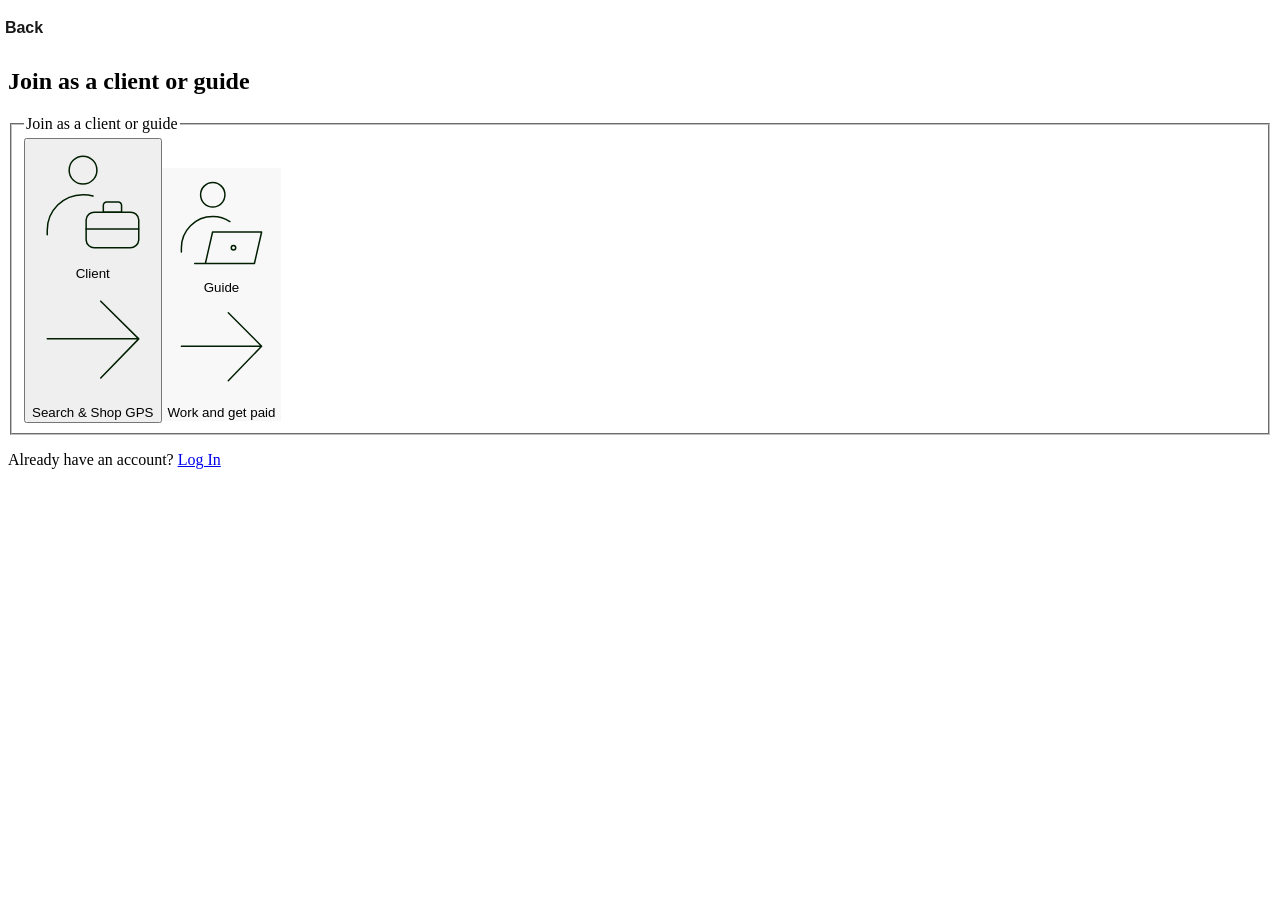
==== client/index.html @ 94a3b712 "Step" ====
<!doctype html>
<html lang="en">

<head>
  <meta charset="UTF-8" />
  <meta name="viewport" content="width=device-width, initial-scale=1.0" />
  <title>Client & Guide Sign-In</title>
  <link rel="stylesheet" href="usedStyles.css" />
</head>

<body>
  <div>
    <div class="air3-fullscreen-container">
      <div class="fsr-overlay d-flex flex-column">
        <header></header>
        <main class="fsr-main d-flex align-items-start justify-content-center">
          <div class="fsr-content">
            <div class="fsr-step1">
              <div class="d-flex heading-container align-items-center mb-6x">
                <button class="air3-btn air3-btn-circle d-none d-md-flex flex-shrink-0">
                  <span class="sr-only">Back</span>
                  <div class="air3-icon sm">
                    <img src="img/caret-left.svg" class="caret-icon" alt="" />
                  </div>
                </button>
                <h2 class="display-rebrand text-center my-6x flex-1">
                  Join as a client or guide
                </h2>
              </div>
              <fieldset class="fsr-step1-cards">
                <legend class="sr-only">Join as a client or guide</legend>
                <div class="fsr-step1-cards-grid">
                  <button>
                    <div class="accout-type-gradient">
                      <div class="air3-icon xl account-type-icon">
                        <img src="img/person-client copy.svg" class="account-type-icon-img" alt="" />
                      </div>
                    </div>
                    <div class="clearview-role-card-caption">
                      <div class="account-type-title">
                        Client
                        <div class="air3-icon sm account-type-arrow">
                          <img src="img/right-arrow.svg" class="arrow-icon" alt="" />
                        </div>
                      </div>
                      <div class="text-muted">Search & Shop GPS</div>
                    </div>
                  </button><button class="air3-thumbnail p-0 clearview-role-card h-100 type-work">
                    <div class="accout-type-gradient">
                      <div class="air3-icon xl account-type-icon">
                        <img src="img/person-guide copy.svg" class="account-type-icon-img" alt="" />
                      </div>
                    </div>
                    <div class="clearview-role-card-caption">
                      <div class="account-type-title">
                        Guide
                        <div class="air3-icon sm account-type-arrow">
                          <img src="img/right-arrow.svg" class="arrow-icon" alt="" />
                        </div>
                      </div>
                      <div class="text-muted">
                        Work and get paid
                      </div>
                    </div>
                  </button>
                </div>
              </fieldset>
              <!---->
              <p class="text-center text-body">
                Already have an account?
                <a href="https://www.example.com/ab/account-security/login" class="link">Log In</a>
              </p>
            </div>
          </div>
        </main>
      </div>
    </div>
  </div>
  <br /><br />
</body>

</html>
---- client/usedStyles.css ----
/*
 * usedStyles.css
 *
 * Styles collected from the original site's CSS, reduced to what
 * index.html actually uses.
 *
 * Sources so far:
 *   1. fluid-adapter theme overrides  -> a few .air3-btn/.air3-thumbnail tweaks
 *   2. visitor-skinny navbar css      -> design tokens (:root below)
 *   3. css-loader button module       -> .air3-btn / .air3-btn-circle component
 *
 * Still missing from all sources: rules for fsr-*, account-type-*,
 * clearview-*, heading-container, display-rebrand, caret-icon, arrow-icon,
 * sr-only, air3-icon sizing, and utility classes (d-flex, text-center, ...).
 */

/* ============================================================
   Design tokens (from sources 1 + 2, un-scoped for this page)
   ============================================================ */
:root {
    --spacing-1x: 4px;
    --spacing-2x: 8px;
    --spacing-3x: 12px;
    --spacing-4x: 16px;
    --spacing-6x: 24px;
    --spacing-8x: 32px;
    --radius-2x: 4px;
    --radius-4x: 8px;
    --radius-8x: 16px;
    --radius-12x: 24px;
    --radius-pill: 10rem;
    --height-base: 40px;
    --height-sm: 32px;
    --font-weight-400: 400;
    --font-weight-500: 500;
    --font-weight-550: 550;
    --font-weight-600: 600;
    --white: #fff;
    --gray-45: #676767;
    --gray-55: #a5a5a5;
    --gray-80: #e9e9e9;
    --gray-90: #f1f1f1;
    --gray-95: #f9f9f9;
    --up-black: #181818;
    --up-green: #14a800;
    --brand-green: #108a00;

    --font-family-base: "Neue Montreal";
    --font-size-base: 16px;
    --line-height-base: 150%;
    --font-size-base-sm: 14px;
    --font-size-h2: 34px;
    --line-height-h2: 110%;
    --font-weight-base: var(--font-weight-500);
    --font-weight-strong: var(--font-weight-500);
    --font-weight-heading: var(--font-weight-550);
    --font-weight-bold: var(--font-weight-600);
    --text-link: var(--brand-green);
    --text-link-hover: var(--up-green);
    --underline-link: underline;
    --underline-link-hover: underline;
    --border-color: var(--gray-80);
    --bg-body: var(--white);
    --text-dark-on-body: var(--up-black);
    --text-light-on-body: var(--gray-45);
    --text-muted-on-body: var(--gray-55);
    --bg-disabled: var(--gray-80);
    --text-on-disabled: var(--gray-55);

    /* button tokens */
    --border-width-btn: 2px;
    --radius-btn: var(--radius-4x);
    --font-size-btn-base: var(--font-size-base);
    --bg-btn-circle: #0000;
    --bg-btn-circle-hover: var(--gray-90);
    --text-on-btn-circle: var(--up-black);
    --text-on-btn-circle-hover: var(--up-black);
    --bg-btn-check-light-hover: var(--gray-90);

    /* icon tokens */
    --text-icon: var(--up-black);
    --size-icon-base: 24px;
    --size-icon-sm: 16px;
    --size-icon-lg: 32px;
    --size-icon-xl: 48px;

    /* used by .air3-thumbnail below */
    --navy-hsl: 220, 29.41%, 20%;
    --fluid-navy-opacity-3: hsla(var(--navy-hsl), 0.03);
    --interactive-secondary-bg-color: var(--fluid-navy-opacity-3);

    /* the extracted svg icons stroke with var(--icon-color, #001e00) */
    --icon-color: #001e00;
}

@media (max-width:699.98px) {
    :root {
        --font-size-h2: 26px;
    }
}

@media (prefers-reduced-motion:reduce) {
    :root {
        --reduced-motion: none;
    }
}

/* ============================================================
   Button component (from source 3, css-loader module).
   Variant rules the page doesn't use (primary/secondary/tertiary,
   inverted, counter, sm/lg/xl, link variants) were dropped.
   ============================================================ */
.air3-btn {
    --btn-height: var(--height-base);
    --btn-gap: var(--spacing-2x);
    --btn-padding-x: var(--spacing-6x);
    --btn-border: var(--border-width-btn) solid var(--btn-border-color, transparent);
    --btn-font-size: var(--font-size-btn-base);
    --btn-font-weight: var(--font-weight-strong);
    --btn-radius: var(--radius-btn);
    --btn-bg-circle: var(--bg-btn-circle);
    --btn-bg-circle-hover: var(--bg-btn-circle-hover);
    --btn-text-circle: var(--text-on-btn-circle);
    --btn-text-circle-hover: var(--text-on-btn-circle-hover);
    align-items: center;
    background-color: transparent;
    background-color: var(--btn-bg, transparent);
    border: var(--btn-border);
    border-radius: var(--btn-radius);
    box-shadow: none;
    box-shadow: var(--btn-shadow, none);
    color: inherit;
    color: var(--btn-text, inherit);
    -moz-column-gap: var(--btn-gap);
    column-gap: var(--btn-gap);
    cursor: pointer;
    display: inline-flex;
    font-size: var(--btn-font-size);
    font-weight: var(--btn-font-weight);
    justify-content: center;
    line-height: var(--btn-height);
    max-height: var(--btn-height);
    padding: 0 var(--btn-padding-x);
    -webkit-text-decoration: none;
    text-decoration: none;
    transition: all .1s ease-in-out;
    -webkit-user-select: none;
    -moz-user-select: none;
    user-select: none;
    white-space: nowrap;
}

@media (hover:hover) {
    .air3-btn:hover {
        --btn-bg: var(--btn-bg-hover, inherit);
        --btn-text: var(--btn-text-hover, inherit);
    }

    .air3-btn:hover:not([disabled]):not(.is-disabled) {
        --btn-border-color: var(--btn-border-color-hover, inherit);
    }
}

.air3-btn .air3-icon {
    color: inherit;
    color: var(--btn-text-icon, inherit);
    flex: none;
}

.air3-btn:active:not([disabled]):not(.is-disabled) {
    transform: scale(.96);
    transform: scale(var(--reduced-motion, .96));
}

.air3-btn.is-disabled,
.air3-btn[disabled] {
    --btn-text: var(--text-on-disabled);
    cursor: not-allowed;
}

.air3-btn:not(.air3-btn-circle):not(.air3-btn-link-secondary):has(.air3-icon) {
    padding-left: calc(var(--btn-padding-x) - var(--spacing-1x));
}

.air3-btn-circle {
    border-radius: var(--radius-pill);
    height: var(--btn-height);
    max-height: none;
    padding: 0;
    width: var(--btn-height);
}

/* Original selectors also exclude the primary/secondary/tertiary and
   inverted variant classes, none of which this page uses. */
.air3-btn-circle:not([disabled]):not(.is-disabled) {
    --btn-bg: var(--btn-bg-circle);
    --btn-text: var(--btn-text-circle);
}

.air3-btn-circle:not([disabled]):not(.is-disabled):hover {
    --btn-bg: var(--btn-bg-circle-hover);
    --btn-text: var(--btn-text-circle-hover);
}

/* ============================================================
   Rules from source 1 (fluid-adapter / rebrand overrides)
   ============================================================ */

/* Rebrand look: pill-shaped buttons with 1px borders */
.air3-btn {
    --btn-radius: var(--radius-pill);
    border-width: 1px !important;
}

.air3-btn,
.air3-btn-link {
    --btn-padding-x: var(--spacing-4x);
    font-weight: var(--font-weight-bold);
}

.air3-thumbnail {
    --thumbnail-radius-active: none;
    border: 0;
    background: var(--interactive-secondary-bg-color);
}

.air3-thumbnail:hover,
.air3-thumbnail:focus-within {
    background: var(--bg-btn-check-light-hover);
}

/* Only affects inline <svg> elements; the icons are currently loaded via
   <img> tags, so this is inert unless the svgs get inlined again. */
.air3-icon > svg circle,
.air3-icon > svg path,
.air3-icon > svg polygon,
.air3-icon > svg rect {
    stroke-width: var(--icon-stroke-width, 1.5);
}

.air3-btn:not(.air3-btn-sm) .air3-icon {
    --icon-size: 20px;
}
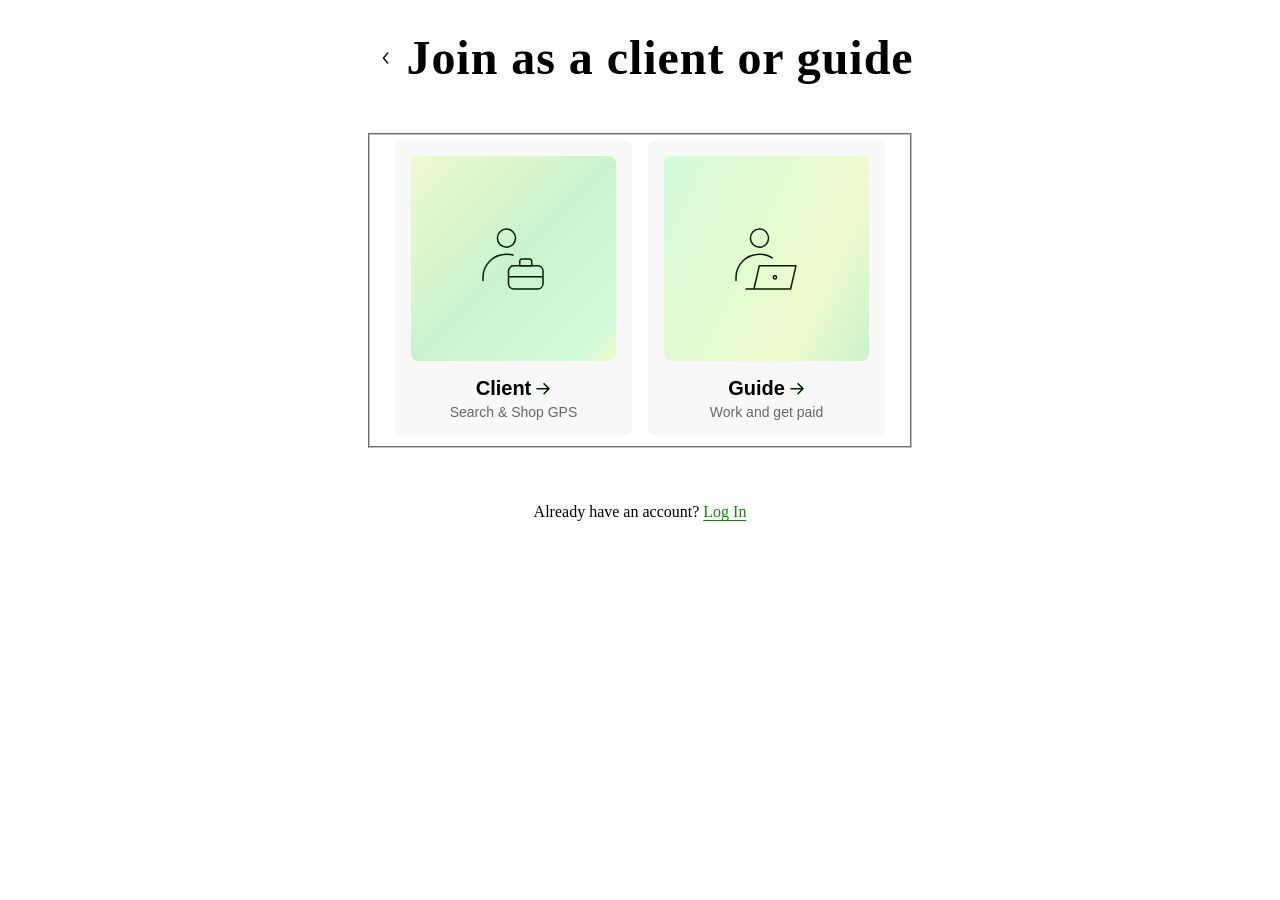
==== commit f81824a4: "Working CSS" ====
--- a/client/index.html
+++ b/client/index.html
@@ -5,7 +5,7 @@
   <meta charset="UTF-8" />
   <meta name="viewport" content="width=device-width, initial-scale=1.0" />
   <title>Client & Guide Sign-In</title>
-  <link rel="stylesheet" href="usedStyles.css" />
+  <link rel="stylesheet" href="style.css" />
 </head>
 
 <body>
@@ -28,9 +28,8 @@
                 </h2>
               </div>
               <fieldset class="fsr-step1-cards">
-                <legend class="sr-only">Join as a client or guide</legend>
                 <div class="fsr-step1-cards-grid">
-                  <button>
+                  <button class="air3-thumbnail p-0 clearview-role-card h-100 type-hire">
                     <div class="accout-type-gradient">
                       <div class="air3-icon xl account-type-icon">
                         <img src="img/person-client copy.svg" class="account-type-icon-img" alt="" />
@@ -66,6 +65,7 @@
                 </div>
               </fieldset>
               <!---->
+              <br><br>
               <p class="text-center text-body">
                 Already have an account?
                 <a href="https://www.example.com/ab/account-security/login" class="link">Log In</a>
--- a/client/style.css
+++ b/client/style.css
@@ -0,0 +1,591 @@
+:root {
+    --spacing-1x: 4px;
+    --spacing-2x: 8px;
+    --spacing-3x: 12px;
+    --spacing-4x: 16px;
+    --spacing-6x: 24px;
+    --spacing-8x: 32px;
+    --radius-2x: 4px;
+    --radius-4x: 8px;
+    --radius-8x: 16px;
+    --radius-12x: 24px;
+    --radius-pill: 10rem;
+    --height-base: 40px;
+    --height-sm: 32px;
+    --font-weight-400: 400;
+    --font-weight-450: 450;
+    --font-weight-500: 500;
+    --font-weight-550: 550;
+    --font-weight-600: 600;
+    --white: #fff;
+    --gray-45: #676767;
+    --gray-55: #a5a5a5;
+    --gray-80: #e9e9e9;
+    --gray-90: #f1f1f1;
+    --gray-95: #f9f9f9;
+    --up-black: #181818;
+    --up-green: #14a800;
+    --brand-green: #108a00;
+
+    --font-family-base: "Neue Montreal";
+    --font-family-rebrand: "Neue Montreal";
+    --font-size-base: 16px;
+    --line-height-base: 150%;
+    --font-size-base-sm: 14px;
+    --font-size-base-lg: 20px;
+    --font-size-h2: 34px;
+    --line-height-h2: 110%;
+    --font-size-h4-lg: 48px;
+    --letter-spacing-h2: 0.02em;
+    --letter-spacing-h2-rebrand: var(--letter-spacing-h2);
+    --spacing-heading: 0.5em;
+    --text-heading: inherit;
+    --font-weight-base: var(--font-weight-500);
+    --font-weight-body: var(--font-weight-450);
+    --font-weight-strong: var(--font-weight-500);
+    --font-weight-heading: var(--font-weight-550);
+    --font-weight-link: var(--font-weight-450);
+    --font-weight-bold: var(--font-weight-600);
+    --text-link: var(--brand-green);
+    --text-link-hover: var(--up-green);
+    --underline-link: underline;
+    --underline-link-hover: underline;
+    --underline-link-offset: 3px;
+    --border-color: var(--gray-80);
+    --border: 1px solid var(--border-color);
+    --bg-body: var(--white);
+    --bg-muted-light: var(--gray-95);
+    --shadow-color-popup: hsla(0, 0%, 9%, .12);
+    --text-dark-on-body: var(--up-black);
+    --text-light-on-body: var(--gray-45);
+    --text-muted-on-body: var(--gray-55);
+    --bg-disabled: var(--gray-80);
+    --text-on-disabled: var(--gray-55);
+
+    --ws-1x: 4px;
+    --ws-2x: 8px;
+    --ws-3x: 12px;
+    --ws-4x: 16px;
+    --ws-6x: 24px;
+    --ws-8x: 32px;
+    --ws-10x: 40px;
+    --ws-16x: 64px;
+    --ws-20x: 80px;
+
+    --nav-v-skinny-height: 64px;
+
+    --border-width-btn: 2px;
+    --radius-btn: var(--radius-4x);
+    --font-size-btn-base: var(--font-size-base);
+    --bg-btn-circle: #0000;
+    --bg-btn-circle-hover: var(--gray-90);
+    --text-on-btn-circle: var(--up-black);
+    --text-on-btn-circle-hover: var(--up-black);
+    --bg-btn-check-light-hover: var(--gray-90);
+
+    --text-icon: var(--up-black);
+    --size-icon-base: 24px;
+    --size-icon-sm: 16px;
+    --size-icon-lg: 32px;
+    --size-icon-xl: 48px;
+    --stroke-width-icon-base: 1.25;
+    --stroke-width-icon-sm: 1;
+    --stroke-width-icon-lg: 1.25;
+    --stroke-width-icon-xl: 1.5;
+
+    --navy-hsl: 220, 29.41%, 20%;
+    --fluid-navy-opacity-3: hsla(var(--navy-hsl), 0.03);
+    --interactive-secondary-bg-color: var(--fluid-navy-opacity-3);
+
+    --icon-color: #001e00;
+}
+
+@media (max-width:699.98px) {
+    :root {
+        --font-size-h2: 26px;
+        --nav-v-skinny-height: 56px;
+    }
+}
+
+@media (prefers-reduced-motion:reduce) {
+    :root {
+        --reduced-motion: none;
+    }
+}
+
+a {
+    color: var(--text-link);
+    font-weight: var(--font-weight-link, var(--font-weight-strong));
+    -webkit-text-decoration: var(--underline-link);
+    text-decoration: var(--underline-link);
+    text-underline-offset: var(--underline-link-offset);
+    transition: color .1s ease-in-out;
+}
+
+@media (hover:hover) {
+    a:active,
+    a:focus,
+    a:hover {
+        color: var(--text-link-hover);
+        -webkit-text-decoration: var(--underline-link-hover);
+        text-decoration: var(--underline-link-hover);
+    }
+}
+
+.h2,
+h2 {
+    color: var(--text-heading);
+    font-family: inherit;
+    font-weight: var(--font-weight-heading);
+    margin: 0 0 var(--spacing-heading);
+    word-break: break-word;
+    font-size: var(--font-size-h2);
+    letter-spacing: var(--letter-spacing-h2);
+    line-height: var(--line-height-h2);
+}
+
+.h2:where(.display-rebrand),
+h2:where(.display-rebrand) {
+    font-family: var(--font-family-rebrand);
+    font-weight: var(--font-weight-rebrand, var(--font-weight-heading));
+    font-size: var(--font-size-h2-rebrand, var(--font-size-h2));
+    letter-spacing: var(--letter-spacing-h2-rebrand);
+}
+
+.sr-only {
+    height: 1px;
+    margin: -1px;
+    overflow: hidden;
+    padding: 0;
+    position: absolute;
+    width: 1px;
+    clip: rect(0, 0, 0, 0);
+    border: 0;
+}
+
+.text-center {
+    text-align: center !important;
+}
+
+.text-body {
+    font-size: var(--font-size-base) !important;
+    line-height: var(--line-height-base) !important;
+    font-weight: var(--font-weight-body) !important;
+}
+
+.d-none {
+    display: none !important;
+}
+
+.d-flex {
+    display: flex !important;
+}
+
+@media (min-width:700px) {
+    .d-md-flex {
+        display: flex !important;
+    }
+}
+
+.mb-6x {
+    margin-bottom: var(--spacing-6x) !important;
+}
+
+.my-6x {
+    margin-bottom: var(--spacing-6x) !important;
+    margin-top: var(--spacing-6x) !important;
+}
+
+.p-0 {
+    padding: 0 !important;
+}
+
+.flex-column {
+    flex-direction: column !important;
+}
+
+.align-items-center {
+    align-items: center !important;
+}
+
+.align-items-start {
+    align-items: flex-start !important;
+}
+
+.justify-content-center {
+    justify-content: center !important;
+}
+
+.flex-shrink-0 {
+    flex-shrink: 0 !important;
+}
+
+.flex-1 {
+    flex: 1 1 0% !important;
+}
+
+.h-100 {
+    height: 100% !important;
+}
+
+.air3-icon {
+    --icon-color: currentColor;
+    --icon-size: var(--size-icon-base);
+    --icon-stroke-width: var(--stroke-width-icon-base);
+    color: currentColor;
+    display: inline-flex;
+    height: var(--icon-size);
+    width: var(--icon-size);
+}
+
+.air3-icon > svg {
+    display: block;
+    height: 100% !important;
+    -o-object-fit: contain;
+    object-fit: contain;
+    width: 100% !important;
+    stroke-width: var(--icon-stroke-width);
+}
+
+.air3-icon.sm {
+    --icon-size: var(--size-icon-sm);
+    --icon-stroke-width: var(--stroke-width-icon-sm);
+}
+
+.air3-icon.lg {
+    --icon-size: var(--size-icon-lg);
+    --icon-stroke-width: var(--stroke-width-icon-lg);
+}
+
+.air3-icon.xl {
+    --icon-size: var(--size-icon-xl);
+    --icon-stroke-width: var(--stroke-width-icon-xl);
+}
+
+.air3-thumbnail {
+    --thumbnail-bg: var(--bg-muted-light);
+    --thumbnail-border: var(--border);
+    --thumbnail-radius: var(--radius-4x);
+    --thumbnail-radius-active: 0 2px 7px var(--shadow-color-popup);
+    --thumbnail-caption-padding: var(--spacing-2x) var(--spacing-4x);
+    --thumbnail-caption-font-size: var(--font-size-base-sm);
+    --thumbnail-caption-font-weight: var(--font-weight-body);
+    background-color: var(--thumbnail-bg);
+    border: var(--thumbnail-border);
+    border-radius: var(--thumbnail-radius);
+    display: block;
+    overflow: hidden;
+    transition: all .2s ease-in-out;
+}
+
+.air3-thumbnail:focus-within,
+.air3-thumbnail:hover {
+    box-shadow: var(--thumbnail-radius-active);
+}
+
+.air3-thumbnail > img {
+    display: block;
+    height: auto;
+    margin-left: auto;
+    margin-right: auto;
+    max-width: 100%;
+}
+
+.air3-thumbnail .air3-caption {
+    display: block;
+    font-size: var(--thumbnail-caption-font-size);
+    font-weight: var(--thumbnail-caption-font-weight);
+    padding: var(--thumbnail-caption-padding);
+}
+
+.air3-btn {
+    --btn-height: var(--height-base);
+    --btn-gap: var(--spacing-2x);
+    --btn-padding-x: var(--spacing-6x);
+    --btn-border: var(--border-width-btn) solid var(--btn-border-color, transparent);
+    --btn-font-size: var(--font-size-btn-base);
+    --btn-font-weight: var(--font-weight-strong);
+    --btn-radius: var(--radius-btn);
+    --btn-bg-circle: var(--bg-btn-circle);
+    --btn-bg-circle-hover: var(--bg-btn-circle-hover);
+    --btn-text-circle: var(--text-on-btn-circle);
+    --btn-text-circle-hover: var(--text-on-btn-circle-hover);
+    align-items: center;
+    background-color: transparent;
+    background-color: var(--btn-bg, transparent);
+    border: var(--btn-border);
+    border-radius: var(--btn-radius);
+    box-shadow: none;
+    box-shadow: var(--btn-shadow, none);
+    color: inherit;
+    color: var(--btn-text, inherit);
+    -moz-column-gap: var(--btn-gap);
+    column-gap: var(--btn-gap);
+    cursor: pointer;
+    display: inline-flex;
+    font-size: var(--btn-font-size);
+    font-weight: var(--btn-font-weight);
+    justify-content: center;
+    line-height: var(--btn-height);
+    max-height: var(--btn-height);
+    padding: 0 var(--btn-padding-x);
+    -webkit-text-decoration: none;
+    text-decoration: none;
+    transition: all .1s ease-in-out;
+    -webkit-user-select: none;
+    -moz-user-select: none;
+    user-select: none;
+    white-space: nowrap;
+}
+
+@media (hover:hover) {
+    .air3-btn:hover {
+        --btn-bg: var(--btn-bg-hover, inherit);
+        --btn-text: var(--btn-text-hover, inherit);
+    }
+
+    .air3-btn:hover:not([disabled]):not(.is-disabled) {
+        --btn-border-color: var(--btn-border-color-hover, inherit);
+    }
+}
+
+.air3-btn .air3-icon {
+    color: inherit;
+    color: var(--btn-text-icon, inherit);
+    flex: none;
+}
+
+.air3-btn:active:not([disabled]):not(.is-disabled) {
+    transform: scale(.96);
+    transform: scale(var(--reduced-motion, .96));
+}
+
+.air3-btn.is-disabled,
+.air3-btn[disabled] {
+    --btn-text: var(--text-on-disabled);
+    cursor: not-allowed;
+}
+
+.air3-btn:not(.air3-btn-circle):not(.air3-btn-link-secondary):has(.air3-icon) {
+    padding-left: calc(var(--btn-padding-x) - var(--spacing-1x));
+}
+
+.air3-btn-circle {
+    border-radius: var(--radius-pill);
+    height: var(--btn-height);
+    max-height: none;
+    padding: 0;
+    width: var(--btn-height);
+}
+
+.air3-btn-circle:not([disabled]):not(.is-disabled) {
+    --btn-bg: var(--btn-bg-circle);
+    --btn-text: var(--btn-text-circle);
+}
+
+.air3-btn-circle:not([disabled]):not(.is-disabled):hover {
+    --btn-bg: var(--btn-bg-circle-hover);
+    --btn-text: var(--btn-text-circle-hover);
+}
+
+.air3-btn {
+    --btn-radius: var(--radius-pill);
+    border-width: 1px !important;
+}
+
+.air3-btn,
+.air3-btn-link {
+    --btn-padding-x: var(--spacing-4x);
+    font-weight: var(--font-weight-bold);
+}
+
+.air3-thumbnail {
+    --thumbnail-radius-active: none;
+    border: 0;
+    background: var(--interactive-secondary-bg-color);
+}
+
+.air3-thumbnail:hover,
+.air3-thumbnail:focus-within {
+    background: var(--bg-btn-check-light-hover);
+}
+
+.air3-icon > svg circle,
+.air3-icon > svg path,
+.air3-icon > svg polygon,
+.air3-icon > svg rect {
+    stroke-width: var(--icon-stroke-width, 1.5);
+}
+
+.air3-btn:not(.air3-btn-sm) .air3-icon {
+    --icon-size: 20px;
+}
+
+.fsr-content,
+.user-type-select-clearview-container {
+    --header-font-size: var(--font-size-h4-lg);
+    --account-type-icon-size: 80px;
+    --account-type-gradient-width: 205px;
+    --account-type-gradient-height: 205px;
+    --account-type-title-font-size: var(--font-size-base-lg);
+    --account-type-heading-width: auto;
+    --account-type-heading-margin-inline: 0;
+    --account-type-subtitle-margin-bottom: var(--ws-10x);
+    --account-type-grid-gap: var(--ws-4x);
+    --account-type-card-width: auto;
+    --account-type-content-min-width: auto;
+    --account-type-card-padding: 0;
+    --continue-signup-cta-margin-top: var(--ws-20x);
+    align-items: center;
+    display: flex;
+    flex-direction: column;
+    min-height: calc(100vh - var(--nav-v-skinny-height) - var(--ws-8x));
+}
+
+@media (max-width:699.98px) {
+    .fsr-content,
+    .user-type-select-clearview-container {
+        --header-font-size: var(--font-size-h2);
+        --account-type-icon-size: 55px;
+        --account-type-gradient-width: 139px;
+        --account-type-gradient-height: 139px;
+        --continue-signup-cta-margin-top: var(--ws-16x);
+    }
+}
+
+.fsr-content h2,
+.user-type-select-clearview-container h2 {
+    font-size: var(--header-font-size);
+    font-weight: var(--font-weight-600);
+    margin-left: var(--account-type-heading-margin-inline);
+    margin-right: var(--account-type-heading-margin-inline);
+    width: var(--account-type-heading-width);
+}
+
+.air3-thumbnail {
+    --thumbnail-bg: var(--bg-body);
+}
+
+.air3-thumbnail .account-type-icon {
+    --icon-size: var(--account-type-icon-size) !important;
+}
+
+.fsr-content .air3-thumbnail .account-type-icon svg *,
+.user-type-select-clearview-container .air3-thumbnail .account-type-icon svg * {
+    stroke-width: 3.5px !important;
+}
+
+.air3-thumbnail .account-type-title {
+    align-items: center;
+    display: inline-flex;
+    font-size: var(--account-type-title-font-size);
+    font-weight: var(--font-weight-550);
+    white-space: nowrap;
+}
+
+@media (max-width:699.98px) {
+    .air3-thumbnail .account-type-title {
+        font-size: var(--font-size-base);
+    }
+}
+
+.air3-thumbnail .account-type-arrow {
+    display: inline-flex;
+    flex: 0 0 auto;
+    margin-left: var(--ws-1x);
+    transition: margin-left .5s ease;
+    vertical-align: middle;
+}
+
+.air3-thumbnail .text-muted {
+    color: var(--gray-45);
+}
+
+.accout-type-gradient {
+    align-items: center;
+    background: linear-gradient(115deg, #a9f9b2, #dff69b 72%, #95e79b);
+    border-radius: var(--radius-4x);
+    display: grid;
+    height: var(--account-type-gradient-height);
+    justify-items: center;
+    overflow: hidden;
+    place-items: center;
+    position: relative;
+    width: var(--account-type-gradient-width);
+}
+
+.accout-type-gradient:before {
+    background: hsla(0, 0%, 100%, .5);
+    bottom: 0;
+    content: "";
+    left: 0;
+    position: absolute;
+    right: 0;
+    top: 0;
+    transition: opacity .5s ease;
+    z-index: 0;
+}
+
+.accout-type-gradient > * {
+    position: relative;
+    z-index: 1;
+}
+
+.air3-thumbnail.selected,
+.air3-thumbnail:hover {
+    cursor: pointer;
+}
+
+.air3-thumbnail.selected .accout-type-gradient:before,
+.air3-thumbnail:hover .accout-type-gradient:before {
+    opacity: 0;
+}
+
+.air3-thumbnail.selected .account-type-title .account-type-arrow,
+.air3-thumbnail:hover .account-type-title .account-type-arrow {
+    margin-left: var(--ws-3x);
+}
+
+.type-hire .accout-type-gradient {
+    background: linear-gradient(135deg, #dff69b, #95e79b 50%, #a9f9b2 90%, #dff69b);
+}
+
+.clearview-role-card .accout-type-gradient {
+    margin: var(--spacing-3x) var(--spacing-3x) var(--spacing-2x);
+}
+
+.clearview-role-card-caption {
+    display: block;
+    font-size: var(--thumbnail-caption-font-size, var(--font-size-base-sm));
+    font-weight: var(--thumbnail-caption-font-weight, var(--font-weight-body));
+    padding: 0 var(--spacing-4x);
+    margin-bottom: var(--spacing-4x);
+}
+
+@media (min-width:700px) {
+    .clearview-role-card .accout-type-gradient {
+        margin: var(--spacing-4x) var(--spacing-4x) var(--spacing-2x);
+    }
+
+    .clearview-role-card-caption {
+        padding-top: var(--spacing-2x);
+    }
+
+    .clearview-role-card-caption .account-type-title {
+        margin-bottom: var(--spacing-1x);
+    }
+}
+
+.fsr-step1-cards-grid {
+    display: flex;
+    gap: var(--account-type-grid-gap, var(--ws-4x));
+    justify-content: center;
+}
+
+.air3-icon > img {
+    display: block;
+    height: 100% !important;
+    -o-object-fit: contain;
+    object-fit: contain;
+    width: 100% !important;
+}
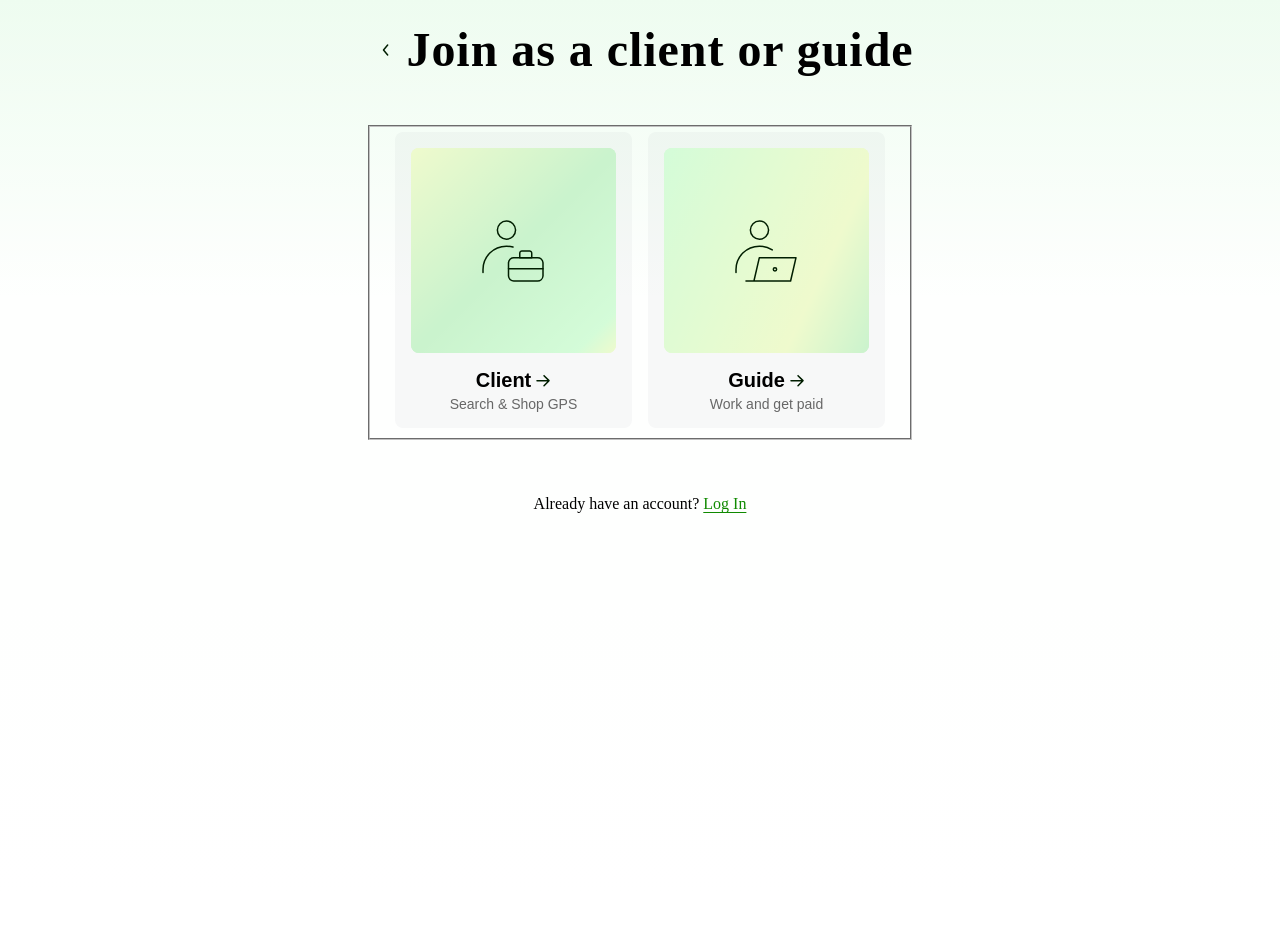
==== commit d1f362d0: "Working Sign in page" ====
--- a/client/index.html
+++ b/client/index.html
@@ -11,7 +11,7 @@
 <body>
   <div>
     <div class="air3-fullscreen-container">
-      <div class="fsr-overlay d-flex flex-column">
+      <div class="fsr-overlay signup-bg-gradient d-flex flex-column">
         <header></header>
         <main class="fsr-main d-flex align-items-start justify-content-center">
           <div class="fsr-content">
--- a/client/style.css
+++ b/client/style.css
@@ -98,6 +98,14 @@
     --interactive-secondary-bg-color: var(--fluid-navy-opacity-3);
 
     --icon-color: #001e00;
+
+    /* Gradient tokens from the signup capture (theme block, line 5317).
+       --gradient-white-50 is a 50%-white layer stacked on top of the green
+       gradients to soften them, same trick the role cards use. */
+    --gradient-white-50: linear-gradient(0deg, hsla(0, 0%, 100%, .5), hsla(0, 0%, 100%, .5));
+    --gradient-lime-green: linear-gradient(90deg, #dff69b, #95e79b 50%, #a9f9b2);
+    --gradient-lime-green-diagonal: linear-gradient(158deg, #dff69b, #95e79b 50%, #80de8e);
+    --gradient-green-light: linear-gradient(158deg, #bdef9b, #afec9b);
 }
 
 @media (max-width:699.98px) {
@@ -111,6 +119,11 @@
     :root {
         --reduced-motion: none;
     }
+}
+
+body {
+    margin: 0;
+    background-color: var(--bg-body);
 }
 
 a {
@@ -589,3 +602,9 @@
     object-fit: contain;
     width: 100% !important;
 }
+
+.signup-bg-gradient {
+    background: var(--gradient-white-50), linear-gradient(180deg, #ddf9e1, #fdfffd 33%, white);
+    background-attachment: fixed;
+    min-height: 100vh;
+}
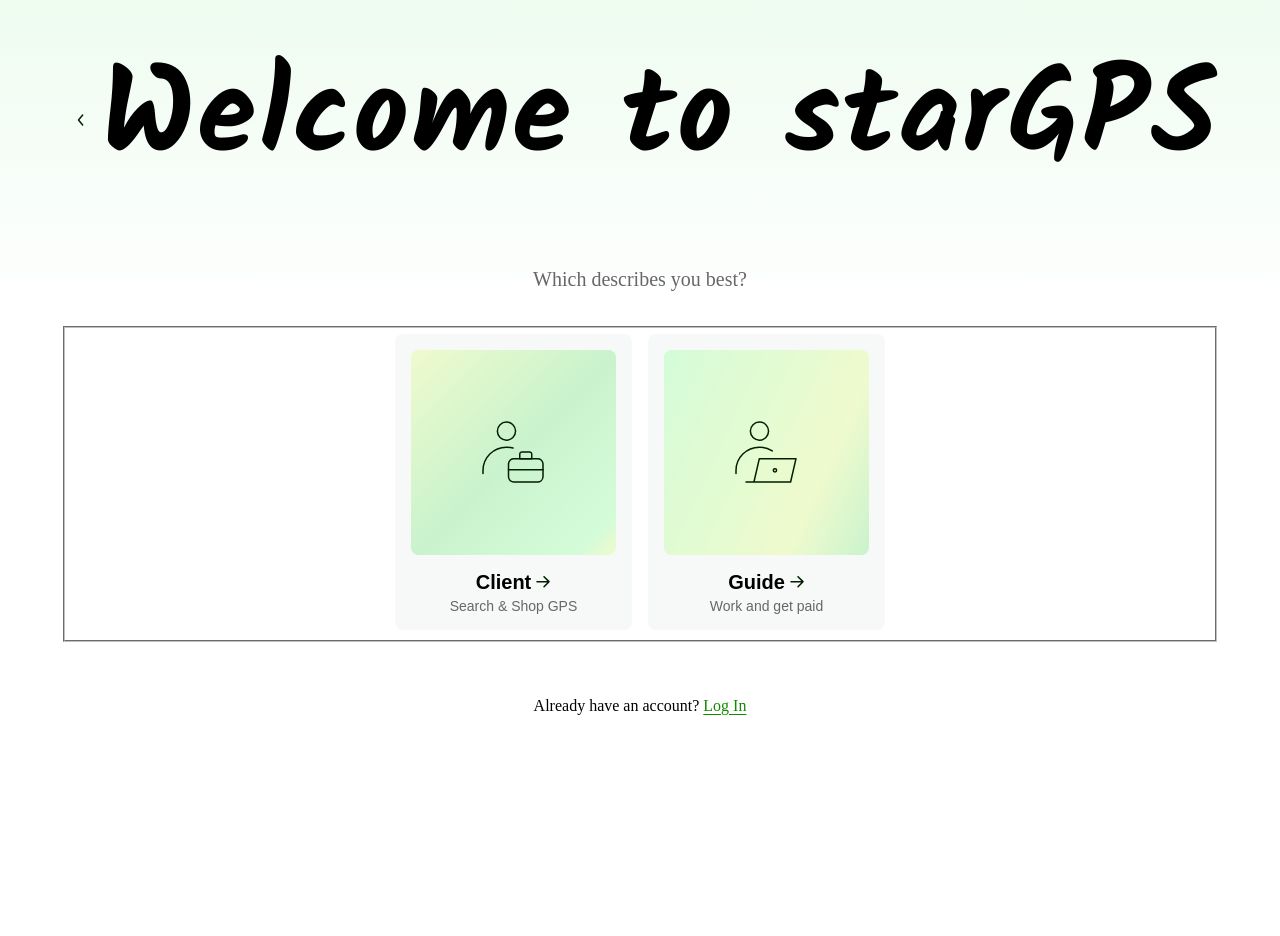
==== commit c08cac0e: "Added Customer 'inbox' page" ====
--- a/client/index.html
+++ b/client/index.html
@@ -5,55 +5,57 @@
   <meta charset="UTF-8" />
   <meta name="viewport" content="width=device-width, initial-scale=1.0" />
   <title>Client & Guide Sign-In</title>
+  <link href="https://fonts.googleapis.com/css2?family=Kalam:wght@300;400;700&display=swap" rel="stylesheet">
   <link rel="stylesheet" href="style.css" />
 </head>
 
 <body>
   <div>
-    <div class="air3-fullscreen-container">
-      <div class="fsr-overlay signup-bg-gradient d-flex flex-column">
+    <div class="fullscreen-container">
+      <div class="signup-overlay signup-bg-gradient d-flex flex-column">
         <header></header>
-        <main class="fsr-main d-flex align-items-start justify-content-center">
-          <div class="fsr-content">
-            <div class="fsr-step1">
+        <main class="signup-main d-flex align-items-start justify-content-center">
+          <div class="signup-content">
+            <div class="role-select-step">
               <div class="d-flex heading-container align-items-center mb-6x">
-                <button class="air3-btn air3-btn-circle d-none d-md-flex flex-shrink-0">
+                <button class="btn btn-circle d-none d-md-flex flex-shrink-0">
                   <span class="sr-only">Back</span>
-                  <div class="air3-icon sm">
+                  <div class="icon sm">
                     <img src="img/caret-left.svg" class="caret-icon" alt="" />
                   </div>
                 </button>
-                <h2 class="display-rebrand text-center my-6x flex-1">
-                  Join as a client or guide
+                <h2 class="display-title text-center my-6x flex-1">
+                  Welcome to starGPS
                 </h2>
               </div>
-              <fieldset class="fsr-step1-cards">
-                <div class="fsr-step1-cards-grid">
-                  <button class="air3-thumbnail p-0 clearview-role-card h-100 type-hire">
-                    <div class="accout-type-gradient">
-                      <div class="air3-icon xl account-type-icon">
+              <p class="signup-subtitle text-center">Which describes you best?</p>
+              <fieldset class="role-cards">
+                <div class="role-cards-grid">
+                  <button class="selection-card p-0 role-card h-100 type-client">
+                    <div class="account-type-gradient">
+                      <div class="icon xl account-type-icon">
                         <img src="img/person-client copy.svg" class="account-type-icon-img" alt="" />
                       </div>
                     </div>
-                    <div class="clearview-role-card-caption">
+                    <div class="role-card-caption">
                       <div class="account-type-title">
                         Client
-                        <div class="air3-icon sm account-type-arrow">
+                        <div class="icon sm account-type-arrow">
                           <img src="img/right-arrow.svg" class="arrow-icon" alt="" />
                         </div>
                       </div>
                       <div class="text-muted">Search & Shop GPS</div>
                     </div>
-                  </button><button class="air3-thumbnail p-0 clearview-role-card h-100 type-work">
-                    <div class="accout-type-gradient">
-                      <div class="air3-icon xl account-type-icon">
+                  </button><button class="selection-card p-0 role-card h-100 type-guide" onclick="window.location.href='signup/'">
+                    <div class="account-type-gradient">
+                      <div class="icon xl account-type-icon">
                         <img src="img/person-guide copy.svg" class="account-type-icon-img" alt="" />
                       </div>
                     </div>
-                    <div class="clearview-role-card-caption">
+                    <div class="role-card-caption">
                       <div class="account-type-title">
                         Guide
-                        <div class="air3-icon sm account-type-arrow">
+                        <div class="icon sm account-type-arrow">
                           <img src="img/right-arrow.svg" class="arrow-icon" alt="" />
                         </div>
                       </div>
--- a/client/style.css
+++ b/client/style.css
@@ -28,7 +28,7 @@
     --brand-green: #108a00;
 
     --font-family-base: "Neue Montreal";
-    --font-family-rebrand: "Neue Montreal";
+    --font-family-display: "Neue Montreal";
     --font-size-base: 16px;
     --line-height-base: 150%;
     --font-size-base-sm: 14px;
@@ -37,7 +37,7 @@
     --line-height-h2: 110%;
     --font-size-h4-lg: 48px;
     --letter-spacing-h2: 0.02em;
-    --letter-spacing-h2-rebrand: var(--letter-spacing-h2);
+    --letter-spacing-h2-display: var(--letter-spacing-h2);
     --spacing-heading: 0.5em;
     --text-heading: inherit;
     --font-weight-base: var(--font-weight-500);
@@ -99,9 +99,7 @@
 
     --icon-color: #001e00;
 
-    /* Gradient tokens from the signup capture (theme block, line 5317).
-       --gradient-white-50 is a 50%-white layer stacked on top of the green
-       gradients to soften them, same trick the role cards use. */
+
     --gradient-white-50: linear-gradient(0deg, hsla(0, 0%, 100%, .5), hsla(0, 0%, 100%, .5));
     --gradient-lime-green: linear-gradient(90deg, #dff69b, #95e79b 50%, #a9f9b2);
     --gradient-lime-green-diagonal: linear-gradient(158deg, #dff69b, #95e79b 50%, #80de8e);
@@ -136,6 +134,7 @@
 }
 
 @media (hover:hover) {
+
     a:active,
     a:focus,
     a:hover {
@@ -147,22 +146,18 @@
 
 .h2,
 h2 {
-    color: var(--text-heading);
-    font-family: inherit;
-    font-weight: var(--font-weight-heading);
-    margin: 0 0 var(--spacing-heading);
-    word-break: break-word;
-    font-size: var(--font-size-h2);
-    letter-spacing: var(--letter-spacing-h2);
-    line-height: var(--line-height-h2);
-}
-
-.h2:where(.display-rebrand),
-h2:where(.display-rebrand) {
-    font-family: var(--font-family-rebrand);
-    font-weight: var(--font-weight-rebrand, var(--font-weight-heading));
-    font-size: var(--font-size-h2-rebrand, var(--font-size-h2));
-    letter-spacing: var(--letter-spacing-h2-rebrand);
+    font-family: "Kalam", cursive;
+    font-weight: 700;
+    font-size: 60px;
+    letter-spacing: var(--letter-spacing-h2-display);
+}
+
+.h2:where(.display-title),
+h2:where(.display-title) {
+    font-family: "Kalam", cursive;
+    font-weight: 700;
+    font-size: 60px;
+    letter-spacing: var(--letter-spacing-h2-display);
 }
 
 .sr-only {
@@ -241,7 +236,7 @@
     height: 100% !important;
 }
 
-.air3-icon {
+.icon {
     --icon-color: currentColor;
     --icon-size: var(--size-icon-base);
     --icon-stroke-width: var(--stroke-width-icon-base);
@@ -251,7 +246,7 @@
     width: var(--icon-size);
 }
 
-.air3-icon > svg {
+.icon>svg {
     display: block;
     height: 100% !important;
     -o-object-fit: contain;
@@ -260,22 +255,22 @@
     stroke-width: var(--icon-stroke-width);
 }
 
-.air3-icon.sm {
+.icon.sm {
     --icon-size: var(--size-icon-sm);
     --icon-stroke-width: var(--stroke-width-icon-sm);
 }
 
-.air3-icon.lg {
+.icon.lg {
     --icon-size: var(--size-icon-lg);
     --icon-stroke-width: var(--stroke-width-icon-lg);
 }
 
-.air3-icon.xl {
+.icon.xl {
     --icon-size: var(--size-icon-xl);
     --icon-stroke-width: var(--stroke-width-icon-xl);
 }
 
-.air3-thumbnail {
+.selection-card {
     --thumbnail-bg: var(--bg-muted-light);
     --thumbnail-border: var(--border);
     --thumbnail-radius: var(--radius-4x);
@@ -291,12 +286,12 @@
     transition: all .2s ease-in-out;
 }
 
-.air3-thumbnail:focus-within,
-.air3-thumbnail:hover {
+.selection-card:focus-within,
+.selection-card:hover {
     box-shadow: var(--thumbnail-radius-active);
 }
 
-.air3-thumbnail > img {
+.selection-card>img {
     display: block;
     height: auto;
     margin-left: auto;
@@ -304,14 +299,14 @@
     max-width: 100%;
 }
 
-.air3-thumbnail .air3-caption {
+.selection-card .selection-card-caption {
     display: block;
     font-size: var(--thumbnail-caption-font-size);
     font-weight: var(--thumbnail-caption-font-weight);
     padding: var(--thumbnail-caption-padding);
 }
 
-.air3-btn {
+.btn {
     --btn-height: var(--height-base);
     --btn-gap: var(--spacing-2x);
     --btn-padding-x: var(--spacing-6x);
@@ -352,38 +347,38 @@
 }
 
 @media (hover:hover) {
-    .air3-btn:hover {
+    .btn:hover {
         --btn-bg: var(--btn-bg-hover, inherit);
         --btn-text: var(--btn-text-hover, inherit);
     }
 
-    .air3-btn:hover:not([disabled]):not(.is-disabled) {
+    .btn:hover:not([disabled]):not(.is-disabled) {
         --btn-border-color: var(--btn-border-color-hover, inherit);
     }
 }
 
-.air3-btn .air3-icon {
+.btn .icon {
     color: inherit;
     color: var(--btn-text-icon, inherit);
     flex: none;
 }
 
-.air3-btn:active:not([disabled]):not(.is-disabled) {
+.btn:active:not([disabled]):not(.is-disabled) {
     transform: scale(.96);
     transform: scale(var(--reduced-motion, .96));
 }
 
-.air3-btn.is-disabled,
-.air3-btn[disabled] {
+.btn.is-disabled,
+.btn[disabled] {
     --btn-text: var(--text-on-disabled);
     cursor: not-allowed;
 }
 
-.air3-btn:not(.air3-btn-circle):not(.air3-btn-link-secondary):has(.air3-icon) {
+.btn:not(.btn-circle):not(.btn-link-secondary):has(.icon) {
     padding-left: calc(var(--btn-padding-x) - var(--spacing-1x));
 }
 
-.air3-btn-circle {
+.btn-circle {
     border-radius: var(--radius-pill);
     height: var(--btn-height);
     max-height: none;
@@ -391,52 +386,52 @@
     width: var(--btn-height);
 }
 
-.air3-btn-circle:not([disabled]):not(.is-disabled) {
+.btn-circle:not([disabled]):not(.is-disabled) {
     --btn-bg: var(--btn-bg-circle);
     --btn-text: var(--btn-text-circle);
 }
 
-.air3-btn-circle:not([disabled]):not(.is-disabled):hover {
+.btn-circle:not([disabled]):not(.is-disabled):hover {
     --btn-bg: var(--btn-bg-circle-hover);
     --btn-text: var(--btn-text-circle-hover);
 }
 
-.air3-btn {
+.btn {
     --btn-radius: var(--radius-pill);
     border-width: 1px !important;
 }
 
-.air3-btn,
-.air3-btn-link {
+.btn,
+.btn-link {
     --btn-padding-x: var(--spacing-4x);
     font-weight: var(--font-weight-bold);
 }
 
-.air3-thumbnail {
+.selection-card {
     --thumbnail-radius-active: none;
     border: 0;
     background: var(--interactive-secondary-bg-color);
 }
 
-.air3-thumbnail:hover,
-.air3-thumbnail:focus-within {
+.selection-card:hover,
+.selection-card:focus-within {
     background: var(--bg-btn-check-light-hover);
 }
 
-.air3-icon > svg circle,
-.air3-icon > svg path,
-.air3-icon > svg polygon,
-.air3-icon > svg rect {
+.icon>svg circle,
+.icon>svg path,
+.icon>svg polygon,
+.icon>svg rect {
     stroke-width: var(--icon-stroke-width, 1.5);
 }
 
-.air3-btn:not(.air3-btn-sm) .air3-icon {
+.btn:not(.btn-sm) .icon {
     --icon-size: 20px;
 }
 
-.fsr-content,
-.user-type-select-clearview-container {
-    --header-font-size: var(--font-size-h4-lg);
+.signup-content,
+.user-type-select-container {
+    --header-font-size: 120px;
     --account-type-icon-size: 80px;
     --account-type-gradient-width: 205px;
     --account-type-gradient-height: 205px;
@@ -456,9 +451,10 @@
 }
 
 @media (max-width:699.98px) {
-    .fsr-content,
-    .user-type-select-clearview-container {
-        --header-font-size: var(--font-size-h2);
+
+    .signup-content,
+    .user-type-select-container {
+        --header-font-size: 3rem;
         --account-type-icon-size: 55px;
         --account-type-gradient-width: 139px;
         --account-type-gradient-height: 139px;
@@ -466,8 +462,8 @@
     }
 }
 
-.fsr-content h2,
-.user-type-select-clearview-container h2 {
+.signup-content h2,
+.user-type-select-container h2 {
     font-size: var(--header-font-size);
     font-weight: var(--font-weight-600);
     margin-left: var(--account-type-heading-margin-inline);
@@ -475,20 +471,20 @@
     width: var(--account-type-heading-width);
 }
 
-.air3-thumbnail {
+.selection-card {
     --thumbnail-bg: var(--bg-body);
 }
 
-.air3-thumbnail .account-type-icon {
+.selection-card .account-type-icon {
     --icon-size: var(--account-type-icon-size) !important;
 }
 
-.fsr-content .air3-thumbnail .account-type-icon svg *,
-.user-type-select-clearview-container .air3-thumbnail .account-type-icon svg * {
+.signup-content .selection-card .account-type-icon svg *,
+.user-type-select-container .selection-card .account-type-icon svg * {
     stroke-width: 3.5px !important;
 }
 
-.air3-thumbnail .account-type-title {
+.selection-card .account-type-title {
     align-items: center;
     display: inline-flex;
     font-size: var(--account-type-title-font-size);
@@ -497,12 +493,12 @@
 }
 
 @media (max-width:699.98px) {
-    .air3-thumbnail .account-type-title {
+    .selection-card .account-type-title {
         font-size: var(--font-size-base);
     }
 }
 
-.air3-thumbnail .account-type-arrow {
+.selection-card .account-type-arrow {
     display: inline-flex;
     flex: 0 0 auto;
     margin-left: var(--ws-1x);
@@ -510,11 +506,11 @@
     vertical-align: middle;
 }
 
-.air3-thumbnail .text-muted {
+.selection-card .text-muted {
     color: var(--gray-45);
 }
 
-.accout-type-gradient {
+.account-type-gradient {
     align-items: center;
     background: linear-gradient(115deg, #a9f9b2, #dff69b 72%, #95e79b);
     border-radius: var(--radius-4x);
@@ -527,7 +523,7 @@
     width: var(--account-type-gradient-width);
 }
 
-.accout-type-gradient:before {
+.account-type-gradient:before {
     background: hsla(0, 0%, 100%, .5);
     bottom: 0;
     content: "";
@@ -539,35 +535,35 @@
     z-index: 0;
 }
 
-.accout-type-gradient > * {
+.account-type-gradient>* {
     position: relative;
     z-index: 1;
 }
 
-.air3-thumbnail.selected,
-.air3-thumbnail:hover {
+.selection-card.selected,
+.selection-card:hover {
     cursor: pointer;
 }
 
-.air3-thumbnail.selected .accout-type-gradient:before,
-.air3-thumbnail:hover .accout-type-gradient:before {
+.selection-card.selected .account-type-gradient:before,
+.selection-card:hover .account-type-gradient:before {
     opacity: 0;
 }
 
-.air3-thumbnail.selected .account-type-title .account-type-arrow,
-.air3-thumbnail:hover .account-type-title .account-type-arrow {
+.selection-card.selected .account-type-title .account-type-arrow,
+.selection-card:hover .account-type-title .account-type-arrow {
     margin-left: var(--ws-3x);
 }
 
-.type-hire .accout-type-gradient {
+.type-client .account-type-gradient {
     background: linear-gradient(135deg, #dff69b, #95e79b 50%, #a9f9b2 90%, #dff69b);
 }
 
-.clearview-role-card .accout-type-gradient {
+.role-card .account-type-gradient {
     margin: var(--spacing-3x) var(--spacing-3x) var(--spacing-2x);
 }
 
-.clearview-role-card-caption {
+.role-card-caption {
     display: block;
     font-size: var(--thumbnail-caption-font-size, var(--font-size-base-sm));
     font-weight: var(--thumbnail-caption-font-weight, var(--font-weight-body));
@@ -576,26 +572,26 @@
 }
 
 @media (min-width:700px) {
-    .clearview-role-card .accout-type-gradient {
+    .role-card .account-type-gradient {
         margin: var(--spacing-4x) var(--spacing-4x) var(--spacing-2x);
     }
 
-    .clearview-role-card-caption {
+    .role-card-caption {
         padding-top: var(--spacing-2x);
     }
 
-    .clearview-role-card-caption .account-type-title {
+    .role-card-caption .account-type-title {
         margin-bottom: var(--spacing-1x);
     }
 }
 
-.fsr-step1-cards-grid {
+.role-cards-grid {
     display: flex;
     gap: var(--account-type-grid-gap, var(--ws-4x));
     justify-content: center;
 }
 
-.air3-icon > img {
+.icon>img {
     display: block;
     height: 100% !important;
     -o-object-fit: contain;
@@ -603,8 +599,17 @@
     width: 100% !important;
 }
 
+.signup-subtitle {
+    color: var(--text-light-on-body);
+    font-size: var(--font-size-base-lg);
+    font-weight: var(--font-weight-body);
+    line-height: var(--line-height-base);
+    margin: 0 0 var(--spacing-8x);
+}
+
+
 .signup-bg-gradient {
     background: var(--gradient-white-50), linear-gradient(180deg, #ddf9e1, #fdfffd 33%, white);
     background-attachment: fixed;
     min-height: 100vh;
-}
+}
